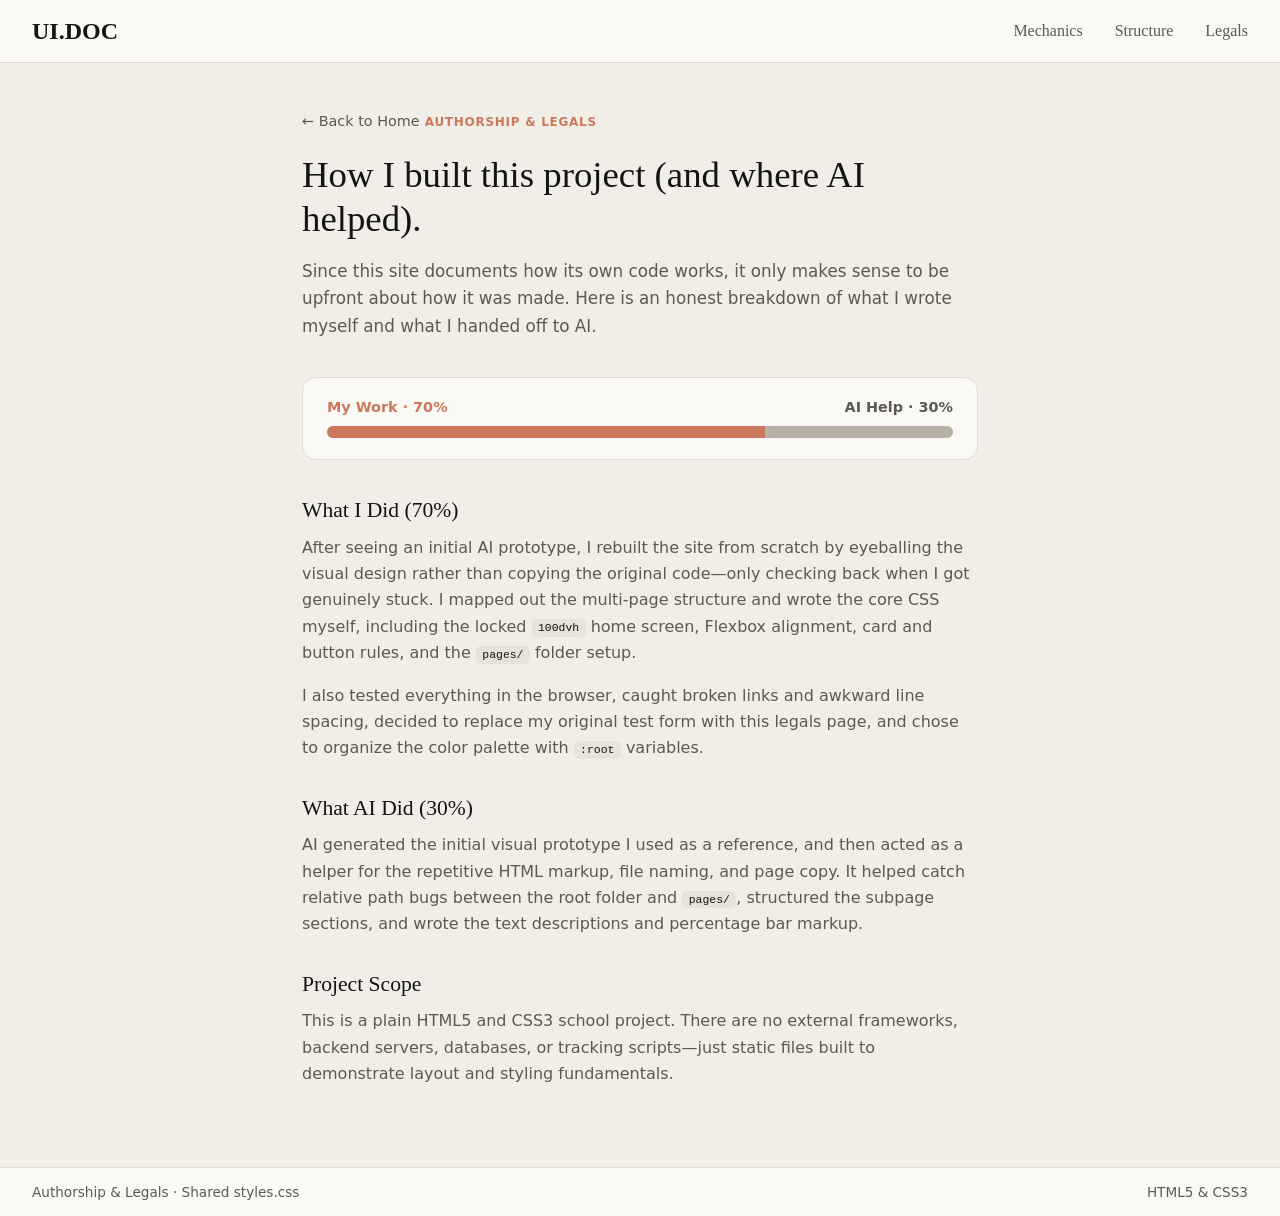
==== pages/legals.html @ ad110478 "Changes to be committed: new file:   index.html new file:   pages/legals.html new file:   pages/mech" ====
<!doctype html>
<html lang="en">
  <head>
    <meta charset="UTF-8" />
    <meta name="viewport" content="width=device-width, initial-scale=1.0" />
    <title>Legals — UI.DOC</title>
    <link rel="stylesheet" href="../styles.css" />
  </head>

  <body class="subpage">
    <header class="site-header">
      <a href="../index.html" class="brand">UI.DOC</a>
      <div class="nav-container-row">
        <nav aria-label="Primary navigation">
          <ul>
            <li><a href="mechanics.html">Mechanics</a></li>
            <li><a href="structure.html">Structure</a></li>
            <li><a href="legals.html">Legals</a></li>
          </ul>
        </nav>
      </div>
    </header>

    <main class="page-content">
      <a href="../index.html" class="back-link">← Back to Home</a>
      <span class="card-tag">Authorship &amp; Legals</span>
      <h1 class="page-title">How I built this project (and where AI helped).</h1>
      <p class="page-lead">
        Since this site documents how its own code works, it only makes sense
        to be upfront about how it was made. Here is an honest breakdown of what
        I wrote myself and what I handed off to AI.
      </p>

      <section class="split-card">
        <div class="split-labels">
          <span class="split-human">My Work · 70%</span>
          <span class="split-ai">AI Help · 30%</span>
        </div>
        <div
          class="split-bar"
          role="img"
          aria-label="70 percent my work and 30 percent AI assistance"
        >
          <div class="split-fill-human" style="width: 70%"></div>
          <div class="split-fill-ai" style="width: 30%"></div>
        </div>
      </section>

      <section class="text-section">
        <h2>What I Did (70%)</h2>
        <p>
          After seeing an initial AI prototype, I rebuilt the site from scratch
          by eyeballing the visual design rather than copying the original
          code—only checking back when I got genuinely stuck. I mapped out the
          multi-page structure and wrote the core CSS myself, including the
          locked <code>100dvh</code> home screen, Flexbox alignment, card and
          button rules, and the <code>pages/</code> folder setup.
        </p>
        <p>
          I also tested everything in the browser, caught broken links and
          awkward line spacing, decided to replace my original test form with
          this legals page, and chose to organize the color palette with
          <code>:root</code> variables.
        </p>
      </section>

      <section class="text-section">
        <h2>What AI Did (30%)</h2>
        <p>
          AI generated the initial visual prototype I used as a reference, and
          then acted as a helper for the repetitive HTML markup, file naming,
          and page copy. It helped catch relative path bugs between the root
          folder and <code>pages/</code>, structured the subpage sections, and
          wrote the text descriptions and percentage bar markup.
        </p>
      </section>

      <section class="text-section">
        <h2>Project Scope</h2>
        <p>
          This is a plain HTML5 and CSS3 school project. There are no external
          frameworks, backend servers, databases, or tracking scripts—just static
          files built to demonstrate layout and styling fundamentals.
        </p>
      </section>
    </main>

    <footer class="site-footer">
      <span>Authorship &amp; Legals · Shared styles.css</span>
      <span>HTML5 &amp; CSS3</span>
    </footer>
  </body>
</html>
---- styles.css ----
:root {
  --bg: #f0eee6;
  --surface: #faf9f6;
  --code-bg: #e7e3d8;
  --text-main: #141413;
  --text-muted: #5c5952;
  --border: #e2ddd2;
  --border-subtle: #d5cfc2;
  --bar-muted: #b8b1a3;
  --accent: #cc785c;
  --accent-hover: #b56347;
  --white: #ffffff;
}

* {
  box-sizing: border-box;
  padding: 0;
  margin: 0;
}

.stationary-viewport {
  display: flex;
  flex-direction: column;
  height: 100dvh;
  overflow-y: hidden;
  background-color: var(--bg);
  color: var(--text-main);
  font-family: system-ui, -apple-system, sans-serif;
}

.site-header {
  display: flex;
  justify-content: space-between;
  align-items: center;
  padding: 1.1rem 2rem;
  background-color: var(--surface);
  border-bottom: 1px solid var(--border);
  font-family: 'Times New Roman', Times, serif;
}

.brand {
  color: var(--text-main);
  font-family: Georgia, "Times New Roman", serif;
  font-size: 1.5rem;
  font-weight: bold;
  text-decoration: none;
}

.nav-container-row ul {
  display: flex;
  list-style: none;
  gap: 2rem;
}

.nav-container-row a {
  color: var(--text-muted);
  text-decoration: none;
}

.nav-container-row a:hover {
  color: var(--accent);
}

.hero {
  flex: 1;
  width: 100%;
  display: flex;
  justify-content: space-between;
  margin: 0 auto;
  padding: 2rem 4rem;
  align-items: center;
  max-width: 1200px;
  gap: 3rem;
}

.hero-headline {
  max-width: 520px;
  width: 100%;
  font-size: 2.35rem;
  line-height: 1.18;
  padding-bottom: 1rem;
  font-family: Georgia, "Times New Roman", serif;
  font-weight: 400;
}

.hero-subtext {
  max-width: 480px;
  width: 100%;
  color: var(--text-muted);
  font-size: 1.05rem;
  line-height: 1.6;
  padding-bottom: 1.75rem;
}

.hero-actions {
  display: flex;
  gap: 1rem;
}

.hero-actions a {
  border-radius: 10px;
  text-decoration: none;
  padding: 0.65rem 1.25rem;
  font-size: 0.95rem;
  font-weight: 500;
}

.btn-mechanics {
  background-color: var(--accent);
  color: var(--white);
  border: 1px solid var(--accent);
}

.btn-mechanics:hover {
  background-color: var(--accent-hover);
}

.btn-structure {
  color: var(--text-main);
  background-color: var(--surface);
  border: 1px solid var(--border-subtle);
}

.btn-structure:hover {
  border-color: var(--accent);
}

.hero-card {
  display: block;
  color: inherit;
  background-color: var(--surface);
  max-width: 420px;
  padding: 1.75rem;
  text-decoration: none;
  border: 1px solid var(--border);
  border-radius: 14px;
  box-shadow: 0 8px 24px rgba(20, 20, 19, 0.05);
  transition: border-color 0.15s, transform 0.15s;
}

.hero-card:hover {
  border-color: var(--accent);
  transform: translateY(-4px);
}

.card-tag {
  display: inline-block;
  font-size: 0.75rem;
  font-weight: 600;
  letter-spacing: 0.06em;
  text-transform: uppercase;
  margin-bottom: 0.6rem;
  color: var(--accent);
}

.hero-card h2 {
  font-size: 1.3rem;
  margin-bottom: 0.65rem;
}

.hero-card p {
  color: var(--text-muted);
  line-height: 1.6;
  margin-bottom: 1.25rem;
}

.card-link {
  font-weight: 600;
  color: var(--accent);
}

.site-footer {
  display: flex;
  justify-content: space-between;
  padding: 1rem 2rem;
  font-size: 0.85rem;
  color: var(--text-muted);
  border-top: 1px solid var(--border);
  background-color: var(--surface);
}

.subpage {
  display: flex;
  flex-direction: column;
  min-height: 100vh;
  background-color: var(--bg);
  color: var(--text-main);
  font-family: system-ui, -apple-system, sans-serif;
}

.page-content {
  flex: 1;
  width: 100%;
  max-width: 740px;
  margin: 0 auto;
  padding: 3rem 2rem;
}

.back-link {
  display: inline-block;
  margin-bottom: 1.5rem;
  color: var(--text-muted);
  text-decoration: none;
  font-size: 0.9rem;
}

.back-link:hover {
  color: var(--accent);
}

.page-title {
  font-family: Georgia, "Times New Roman", serif;
  font-weight: 400;
  font-size: 2.3rem;
  line-height: 1.2;
  margin-bottom: 1rem;
}

.page-lead {
  color: var(--text-muted);
  font-size: 1.05rem;
  line-height: 1.65;
  margin-bottom: 2.25rem;
}

.text-section {
  margin-bottom: 2rem;
}

.text-section h2 {
  font-family: Georgia, "Times New Roman", serif;
  font-weight: 400;
  font-size: 1.35rem;
  line-height: 1.3;
  margin-bottom: 0.65rem;
}

.text-section p {
  color: var(--text-muted);
  line-height: 1.65;
  margin-bottom: 1rem;
}

.text-section p:last-child {
  margin-bottom: 0;
}

.text-section code {
  background-color: var(--code-bg);
  color: var(--text-main);
  padding: 0.15rem 0.4rem;
  border-radius: 5px;
  font-size: 0.88em;
}

.split-card {
  background-color: var(--surface);
  border: 1px solid var(--border);
  border-radius: 14px;
  padding: 1.35rem 1.5rem;
  margin-bottom: 2.25rem;
}

.split-labels {
  display: flex;
  justify-content: space-between;
  font-size: 0.9rem;
  font-weight: 600;
  margin-bottom: 0.65rem;
}

.split-human {
  color: var(--accent);
}

.split-ai {
  color: var(--text-muted);
}

.split-bar {
  display: flex;
  width: 100%;
  height: 12px;
  background-color: var(--code-bg);
  border-radius: 999px;
  overflow: hidden;
}

.split-fill-human {
  width: 70%;
  height: 100%;
  background-color: var(--accent);
}

.split-fill-ai {
  width: 30%;
  height: 100%;
  background-color: var(--bar-muted);
}

.structure-grid {
  display: grid;
  grid-template-columns: repeat(2, 1fr);
  gap: 1.25rem;
  margin-bottom: 2.5rem;
}

.structure-card {
  background-color: var(--surface);
  border: 1px solid var(--border);
  border-radius: 14px;
  padding: 1.5rem;
}

.structure-card h3 {
  font-family: Georgia, "Times New Roman", serif;
  font-weight: 400;
  font-size: 1.15rem;
  margin-bottom: 0.5rem;
}

.structure-card p {
  color: var(--text-muted);
  font-size: 0.95rem;
  line-height: 1.6;
}

.structure-card code {
  background-color: var(--code-bg);
  color: var(--text-main);
  padding: 0.12rem 0.38rem;
  border-radius: 5px;
  font-size: 0.86em;
}
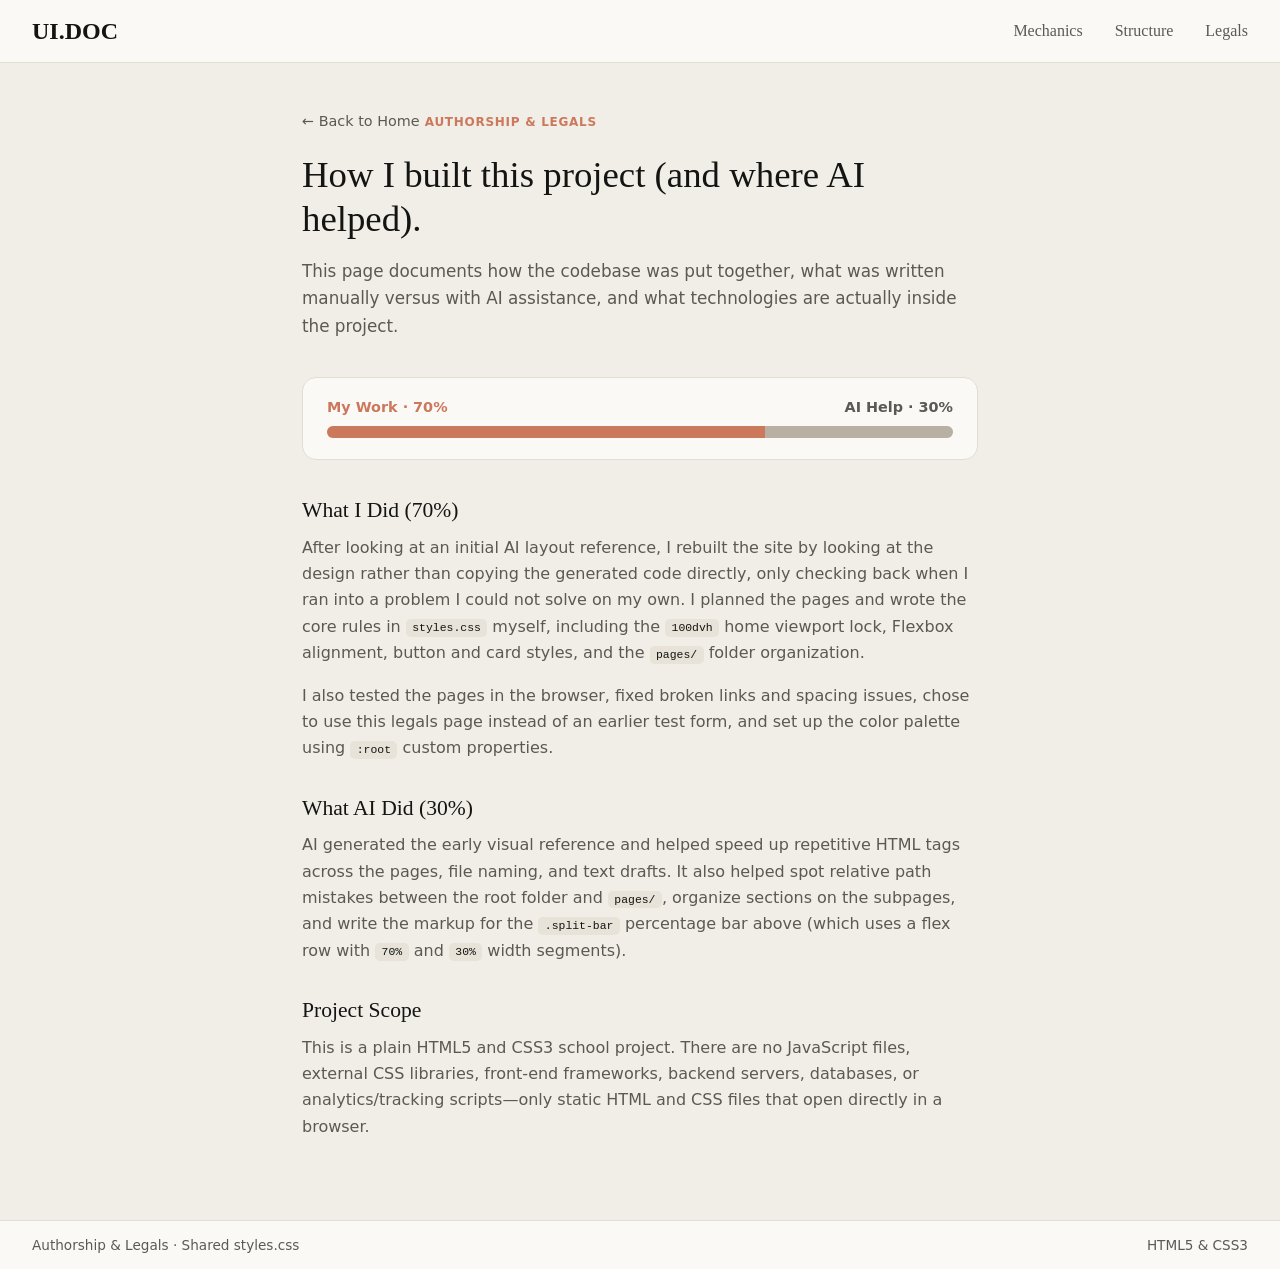
==== commit 36b503b6: "New version" ====
--- a/pages/legals.html
+++ b/pages/legals.html
@@ -24,11 +24,13 @@
     <main class="page-content">
       <a href="../index.html" class="back-link">← Back to Home</a>
       <span class="card-tag">Authorship &amp; Legals</span>
-      <h1 class="page-title">How I built this project (and where AI helped).</h1>
+      <h1 class="page-title">
+        How I built this project (and where AI helped).
+      </h1>
       <p class="page-lead">
-        Since this site documents how its own code works, it only makes sense
-        to be upfront about how it was made. Here is an honest breakdown of what
-        I wrote myself and what I handed off to AI.
+        This page documents how the codebase was put together, what was written
+        manually versus with AI assistance, and what technologies are actually
+        inside the project.
       </p>
 
       <section class="split-card">
@@ -49,38 +51,42 @@
       <section class="text-section">
         <h2>What I Did (70%)</h2>
         <p>
-          After seeing an initial AI prototype, I rebuilt the site from scratch
-          by eyeballing the visual design rather than copying the original
-          code—only checking back when I got genuinely stuck. I mapped out the
-          multi-page structure and wrote the core CSS myself, including the
-          locked <code>100dvh</code> home screen, Flexbox alignment, card and
-          button rules, and the <code>pages/</code> folder setup.
+          After looking at an initial AI layout reference, I rebuilt the site by
+          looking at the design rather than copying the generated code directly,
+          only checking back when I ran into a problem I could not solve on my
+          own. I planned the pages and wrote the core rules in
+          <code>styles.css</code> myself, including the <code>100dvh</code> home
+          viewport lock, Flexbox alignment, button and card styles, and the
+          <code>pages/</code> folder organization.
         </p>
         <p>
-          I also tested everything in the browser, caught broken links and
-          awkward line spacing, decided to replace my original test form with
-          this legals page, and chose to organize the color palette with
-          <code>:root</code> variables.
+          I also tested the pages in the browser, fixed broken links and spacing
+          issues, chose to use this legals page instead of an earlier test form,
+          and set up the color palette using <code>:root</code> custom
+          properties.
         </p>
       </section>
 
       <section class="text-section">
         <h2>What AI Did (30%)</h2>
         <p>
-          AI generated the initial visual prototype I used as a reference, and
-          then acted as a helper for the repetitive HTML markup, file naming,
-          and page copy. It helped catch relative path bugs between the root
-          folder and <code>pages/</code>, structured the subpage sections, and
-          wrote the text descriptions and percentage bar markup.
+          AI generated the early visual reference and helped speed up repetitive
+          HTML tags across the pages, file naming, and text drafts. It also
+          helped spot relative path mistakes between the root folder and
+          <code>pages/</code>, organize sections on the subpages, and write the
+          markup for the <code>.split-bar</code> percentage bar above (which
+          uses a flex row with <code>70%</code> and <code>30%</code> width
+          segments).
         </p>
       </section>
 
       <section class="text-section">
         <h2>Project Scope</h2>
         <p>
-          This is a plain HTML5 and CSS3 school project. There are no external
-          frameworks, backend servers, databases, or tracking scripts—just static
-          files built to demonstrate layout and styling fundamentals.
+          This is a plain HTML5 and CSS3 school project. There are no JavaScript
+          files, external CSS libraries, front-end frameworks, backend servers,
+          databases, or analytics/tracking scripts—only static HTML and CSS
+          files that open directly in a browser.
         </p>
       </section>
     </main>
--- a/styles.css
+++ b/styles.css
@@ -25,7 +25,10 @@
   overflow-y: hidden;
   background-color: var(--bg);
   color: var(--text-main);
-  font-family: system-ui, -apple-system, sans-serif;
+  font-family:
+    system-ui,
+    -apple-system,
+    sans-serif;
 }
 
 .site-header {
@@ -35,7 +38,7 @@
   padding: 1.1rem 2rem;
   background-color: var(--surface);
   border-bottom: 1px solid var(--border);
-  font-family: 'Times New Roman', Times, serif;
+  font-family: "Times New Roman", Times, serif;
 }
 
 .brand {
@@ -135,7 +138,9 @@
   border: 1px solid var(--border);
   border-radius: 14px;
   box-shadow: 0 8px 24px rgba(20, 20, 19, 0.05);
-  transition: border-color 0.15s, transform 0.15s;
+  transition:
+    border-color 0.15s,
+    transform 0.15s;
 }
 
 .hero-card:hover {
@@ -185,7 +190,10 @@
   min-height: 100vh;
   background-color: var(--bg);
   color: var(--text-main);
-  font-family: system-ui, -apple-system, sans-serif;
+  font-family:
+    system-ui,
+    -apple-system,
+    sans-serif;
 }
 
 .page-content {
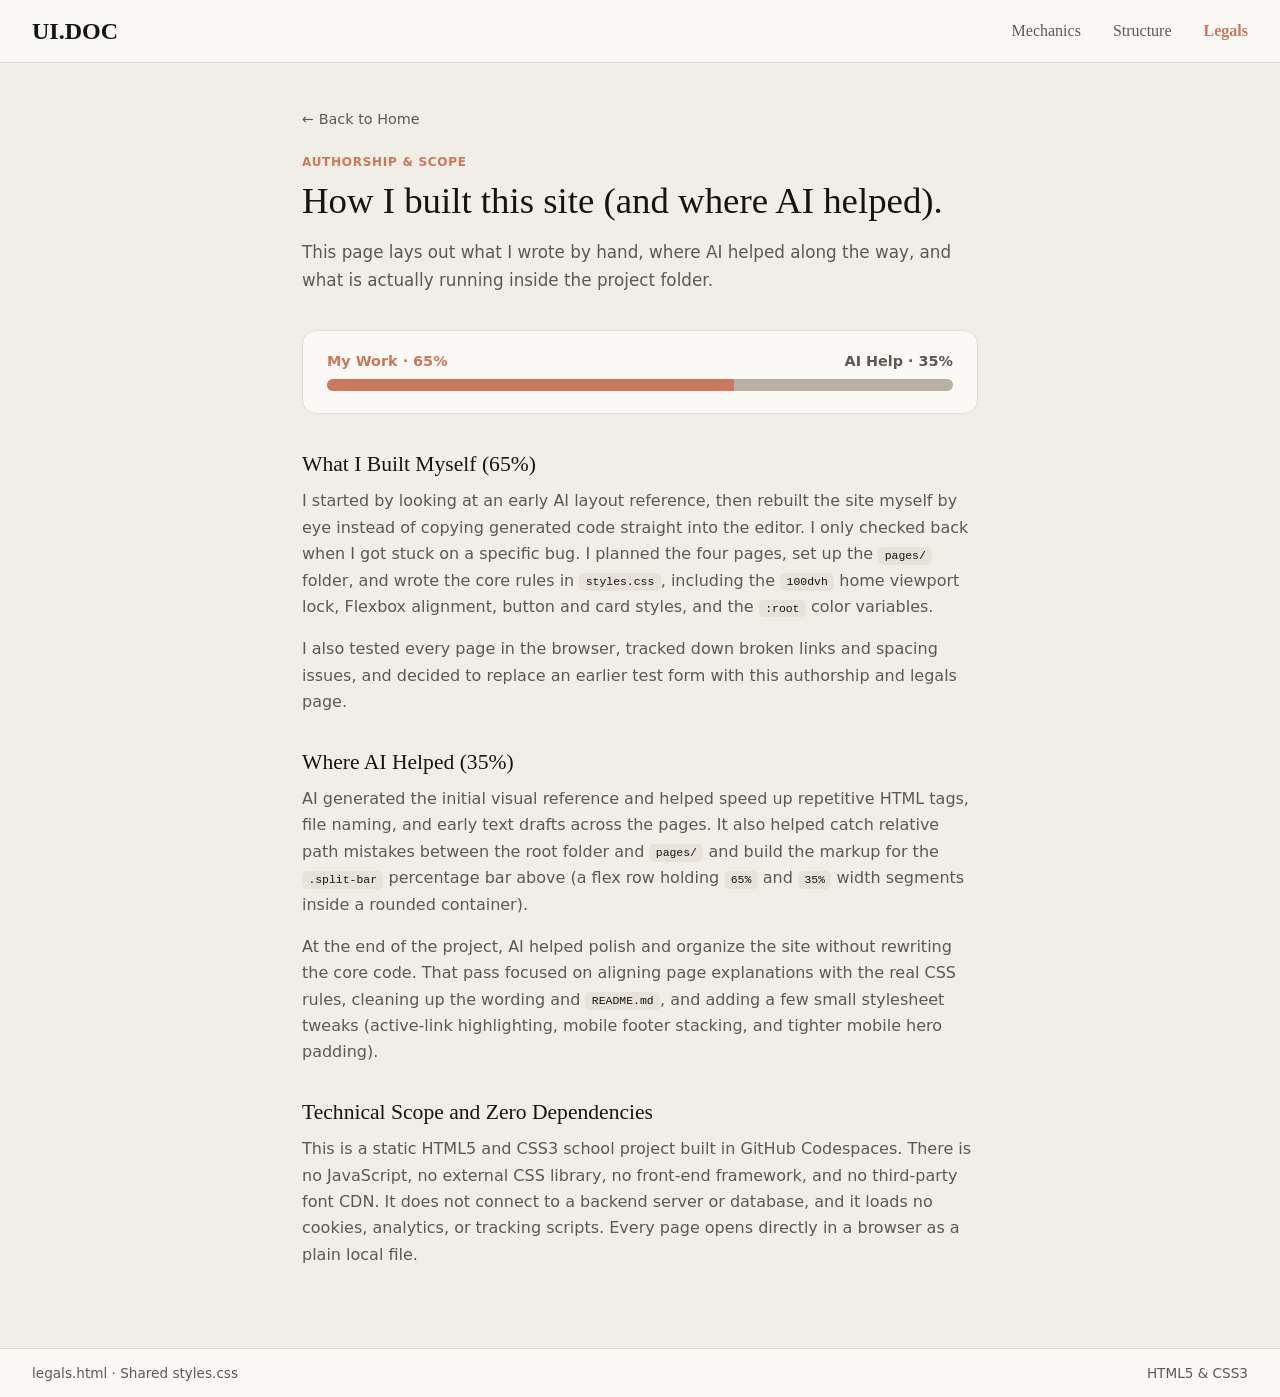
==== commit 8b4feb32: "polished" ====
--- a/pages/legals.html
+++ b/pages/legals.html
@@ -15,7 +15,7 @@
           <ul>
             <li><a href="mechanics.html">Mechanics</a></li>
             <li><a href="structure.html">Structure</a></li>
-            <li><a href="legals.html">Legals</a></li>
+            <li><a href="legals.html" aria-current="page">Legals</a></li>
           </ul>
         </nav>
       </div>
@@ -23,77 +23,83 @@
 
     <main class="page-content">
       <a href="../index.html" class="back-link">← Back to Home</a>
-      <span class="card-tag">Authorship &amp; Legals</span>
-      <h1 class="page-title">
-        How I built this project (and where AI helped).
-      </h1>
+      <span class="card-tag">Authorship &amp; Scope</span>
+      <h1 class="page-title">How I built this site (and where AI helped).</h1>
       <p class="page-lead">
-        This page documents how the codebase was put together, what was written
-        manually versus with AI assistance, and what technologies are actually
-        inside the project.
+        This page lays out what I wrote by hand, where AI helped along the way,
+        and what is actually running inside the project folder.
       </p>
 
       <section class="split-card">
         <div class="split-labels">
-          <span class="split-human">My Work · 70%</span>
-          <span class="split-ai">AI Help · 30%</span>
+          <span class="split-human">My Work · 65%</span>
+          <span class="split-ai">AI Help · 35%</span>
         </div>
         <div
           class="split-bar"
           role="img"
-          aria-label="70 percent my work and 30 percent AI assistance"
+          aria-label="65 percent my work and 35 percent AI assistance"
         >
-          <div class="split-fill-human" style="width: 70%"></div>
-          <div class="split-fill-ai" style="width: 30%"></div>
+          <div class="split-fill-human" style="width: 65%"></div>
+          <div class="split-fill-ai" style="width: 35%"></div>
         </div>
       </section>
 
       <section class="text-section">
-        <h2>What I Did (70%)</h2>
+        <h2>What I Built Myself (65%)</h2>
         <p>
-          After looking at an initial AI layout reference, I rebuilt the site by
-          looking at the design rather than copying the generated code directly,
-          only checking back when I ran into a problem I could not solve on my
-          own. I planned the pages and wrote the core rules in
-          <code>styles.css</code> myself, including the <code>100dvh</code> home
-          viewport lock, Flexbox alignment, button and card styles, and the
-          <code>pages/</code> folder organization.
+          I started by looking at an early AI layout reference, then rebuilt the
+          site myself by eye instead of copying generated code straight into the
+          editor. I only checked back when I got stuck on a specific bug. I
+          planned the four pages, set up the <code>pages/</code> folder, and
+          wrote the core rules in <code>styles.css</code>, including the
+          <code>100dvh</code> home viewport lock, Flexbox alignment, button and
+          card styles, and the <code>:root</code> color variables.
         </p>
         <p>
-          I also tested the pages in the browser, fixed broken links and spacing
-          issues, chose to use this legals page instead of an earlier test form,
-          and set up the color palette using <code>:root</code> custom
-          properties.
+          I also tested every page in the browser, tracked down broken links and
+          spacing issues, and decided to replace an earlier test form with this
+          authorship and legals page.
         </p>
       </section>
 
       <section class="text-section">
-        <h2>What AI Did (30%)</h2>
+        <h2>Where AI Helped (35%)</h2>
         <p>
-          AI generated the early visual reference and helped speed up repetitive
-          HTML tags across the pages, file naming, and text drafts. It also
-          helped spot relative path mistakes between the root folder and
-          <code>pages/</code>, organize sections on the subpages, and write the
-          markup for the <code>.split-bar</code> percentage bar above (which
-          uses a flex row with <code>70%</code> and <code>30%</code> width
-          segments).
+          AI generated the initial visual reference and helped speed up
+          repetitive HTML tags, file naming, and early text drafts across the
+          pages. It also helped catch relative path mistakes between the root
+          folder and <code>pages/</code> and build the markup for the
+          <code>.split-bar</code> percentage bar above (a flex row holding
+          <code>65%</code> and <code>35%</code> width segments inside a rounded
+          container).
+        </p>
+        <p>
+          At the end of the project, AI helped polish and organize the site
+          without rewriting the core code. That pass focused on aligning page
+          explanations with the real CSS rules, cleaning up the wording and
+          <code>README.md</code>, and adding a few small stylesheet tweaks
+          (active-link highlighting, mobile footer stacking, and tighter mobile
+          hero padding).
         </p>
       </section>
 
       <section class="text-section">
-        <h2>Project Scope</h2>
+        <h2>Technical Scope and Zero Dependencies</h2>
         <p>
-          This is a plain HTML5 and CSS3 school project. There are no JavaScript
-          files, external CSS libraries, front-end frameworks, backend servers,
-          databases, or analytics/tracking scripts—only static HTML and CSS
-          files that open directly in a browser.
+          This is a static HTML5 and CSS3 school project built in GitHub
+          Codespaces. There is no JavaScript, no external CSS library, no
+          front-end framework, and no third-party font CDN. It does not connect
+          to a backend server or database, and it loads no cookies, analytics,
+          or tracking scripts. Every page opens directly in a browser as a plain
+          local file.
         </p>
       </section>
     </main>
 
     <footer class="site-footer">
-      <span>Authorship &amp; Legals · Shared styles.css</span>
+      <span>legals.html · Shared styles.css</span>
       <span>HTML5 &amp; CSS3</span>
     </footer>
   </body>
-</html>
+</html>
--- a/styles.css
+++ b/styles.css
@@ -64,6 +64,11 @@
   color: var(--accent);
 }
 
+.nav-container-row a[aria-current="page"] {
+  color: var(--accent);
+  font-weight: 600;
+}
+
 .hero {
   flex: 1;
   width: 100%;
@@ -205,7 +210,7 @@
 }
 
 .back-link {
-  display: inline-block;
+  display: block;
   margin-bottom: 1.5rem;
   color: var(--text-muted);
   text-decoration: none;
@@ -253,6 +258,7 @@
   margin-bottom: 0;
 }
 
+.page-lead code,
 .text-section code {
   background-color: var(--code-bg);
   color: var(--text-main);
@@ -295,13 +301,13 @@
 }
 
 .split-fill-human {
-  width: 70%;
+  width: 65%;
   height: 100%;
   background-color: var(--accent);
 }
 
 .split-fill-ai {
-  width: 30%;
+  width: 35%;
   height: 100%;
   background-color: var(--bar-muted);
 }
@@ -340,3 +346,49 @@
   border-radius: 5px;
   font-size: 0.86em;
 }
+
+@media (max-width: 768px) {
+  .stationary-viewport {
+    height: auto;
+    overflow-y: visible;
+  }
+
+  .hero {
+    flex-direction: column;
+    padding: 2rem 1.25rem;
+  }
+
+  .site-header {
+    display: flex;
+    flex-direction: column;
+    align-items: center;
+    padding: 0.75rem 1rem;
+    gap: 0.75rem;
+  }
+
+  .nav-container-row ul {
+    display: flex;
+    flex-wrap: wrap; /* Prevents horizontal overflow */
+    justify-content: center;
+    gap: 0.5rem 1rem;
+    padding: 0;
+    margin: 0;
+  }
+
+  .nav-container-row a {
+    font-size: 0.9rem;
+    padding: 0.25rem 0.5rem;
+  }
+
+  .structure-grid {
+    display: flex;
+    flex-direction: column;
+  }
+
+  .site-footer {
+    flex-direction: column;
+    align-items: center;
+    gap: 0.35rem;
+    text-align: center;
+  }
+}
